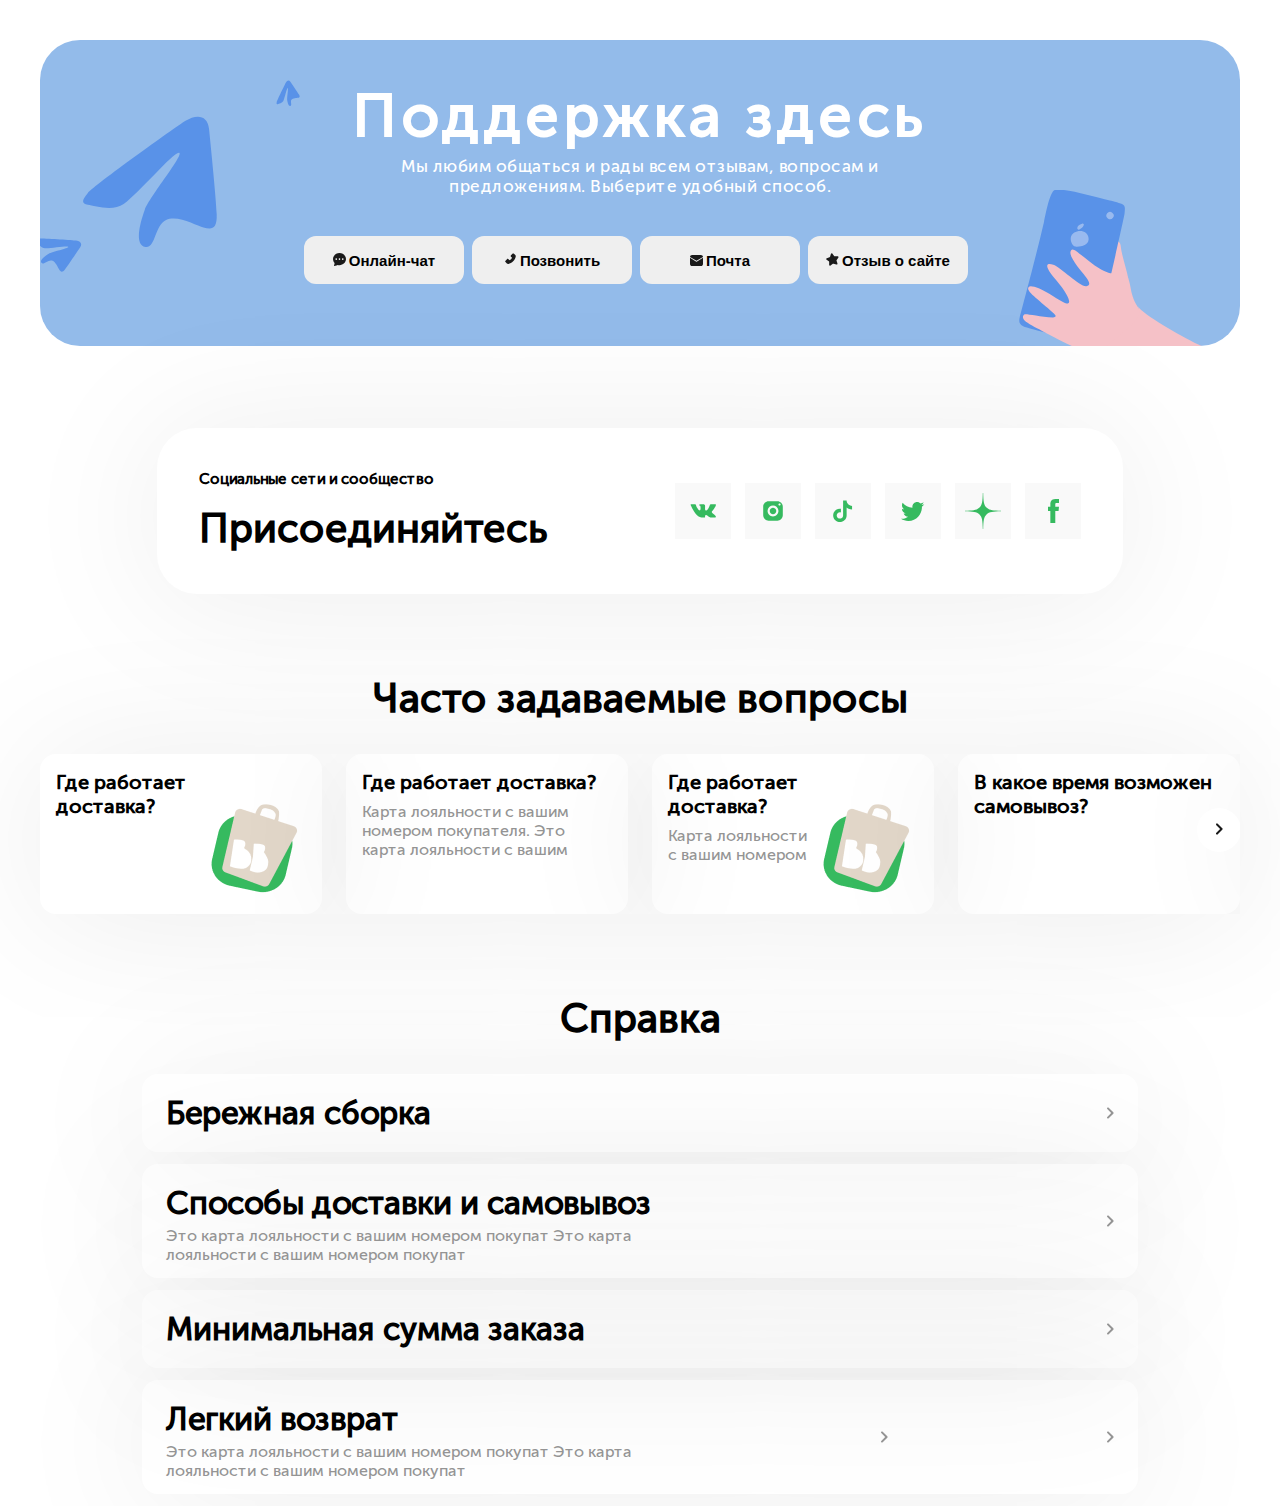
==== index.html @ 96f8fb49 "layout and styles" ====
<!DOCTYPE html>
<html lang="en">
  <head>
    <meta charset="UTF-8" />
    <meta name="viewport" content="width=device-width, initial-scale=1.0" />
    <title>Test Layout</title>
    <link rel="stylesheet" href="style.css" />
  </head>
  <body>
    <div class="container">
      <header class="main__header">
        <h1 class="main__title">Поддержка здесь</h1>
        <p class="title__paragraph">
          Мы любим общаться и рады всем отзывам, вопросам и предложениям.
          Выберите удобный способ.
        </p>
        <div class="image-container">
          <div class="left-img"></div>
          <div class="right-img"></div>
        </div>

        <nav class="navigation">
          <button class="nav__buttons">
            <span class="nav-icons"
              ><img
                src="src/images/icons/chat.svg"
                alt="chat"
                class="nav-icons-img" /></span
            >Онлайн-чат</button
          ><button class="nav__buttons">
            <span class="nav-icons"
              ><img
                src="src/images/icons/phone.svg"
                alt="call"
                class="nav-icons-img" /></span
            >Позвонить</button
          ><button class="nav__buttons">
            <span class="nav-icons"
              ><img
                src="src/images/icons/email.svg"
                alt="email"
                class="nav-icons-img" /></span
            >Почта</button
          ><button class="nav__buttons">
            <span class="nav-icons"
              ><img
                src="src/images/icons/star.svg"
                alt="review"
                class="nav-icons-img" /></span
            >Отзыв о сайте
          </button>
        </nav>
      </header>
      <section class="social__container">
        <div class="social__box">
          <div class="social__text-box">
            <h3 class="social__title">Социальные сети и сообщество</h3>
            <h1 class="social__title-follow">Присоединяйтесь</h1>
          </div>
          <div class="social__icons-box">
            <a href="#" class="social__item-icon">
              <img src="src/images/social/vk-brands.svg" alt="vk" />
            </a>
            <a href="#" class="social__item-icon">
              <img
                src="src/images/social/instagram-brands.svg"
                alt="instagram" />
            </a>
            <a href="#" class="social__item-icon">
              <img src="src/images/social/tiktok-brands.svg" alt="tiktok" />
            </a>
            <a href="#" class="social__item-icon">
              <img src="src/images/social/twitter-brands.svg" alt="twitter" />
            </a>
            <a href="#" class="social__item-icon">
              <img src="src/images/social/dzen-brands.svg" alt="dzen" />
            </a>
            <a href="#" class="social__item-icon">
              <img src="src/images/social/facebook-brands.svg" alt="facebook" />
            </a>
          </div>
        </div>
      </section>
      <section class="questions__box">
        <h1 class="questions__title">Часто задаваемые вопросы</h1>

        <div class="carousel">
          <div class="question__items-box">
            <div class="question-item">
              <div class="question__text-box">
                <h1 class="question-title">Где работает доставка?</h1>
              </div>
              <div class="delivery-img">
                <img src="src/images/pics/delivery-pic.png" alt="delivery" />
              </div>
            </div>
            <div class="question-item">
              <div class="question__text-box">
                <h1 class="question-title">Где работает доставка?</h1>
                <p class="question-text">
                  Карта лояльности с вашим номером покупателя. Это карта
                  лояльности с вашим
                </p>
              </div>
            </div>
            <div class="question-item">
              <div class="question__text-box">
                <h1 class="question-title">Где работает доставка?</h1>
                <p class="question-text">Карта лояльности с вашим номером</p>
              </div>
              <div class="delivery-img">
                <img src="src/images/pics/delivery-pic.png" alt="delivery" />
              </div>
            </div>
            <div class="question-item">
              <div class="question__text-box">
                <h1 class="question-title">
                  В какое время возможен самовывоз?
                </h1>
              </div>
            </div>
            <div class="question-item">
              <div class="question__text-box">
                <h1 class="question-title">
                  В какое время возможен самовывоз?
                </h1>
                <p class="question-text">Карта лояльности с вашим</p>
              </div>
            </div>
            <button class="slider-next">
              <div class="next-btn">
                <img src="src/images/icons/button-slider.png" alt="open-menu" />
              </div>
            </button>
          </div>
        </div>
      </section>
      <section class="reference__container">
        <div class="reference__box">
          <h1 class="reference__title">Справка</h1>
          <div class="reference-item">
            <h1 class="reference__item-title">Бережная сборка</h1>
            <div class="reference-btn">
              <img src="src/images/icons/arrow-menu-btn.svg" alt="open-menu" />
            </div>
          </div>
          <div class="reference-item">
            <div class="reference-text-content">
              <h1 class="reference__item-title">
                Способы доставки и самовывоз
              </h1>
              <p class="reference-text">
                Это карта лояльности с вашим номером покупат Это карта
                лояльности с вашим номером покупат
              </p>
            </div>
            <div class="reference-btn">
              <img src="src/images/icons/arrow-menu-btn.svg" alt="open-menu" />
            </div>
          </div>
          <div class="reference-item">
            <h1 class="reference__item-title">Минимальная сумма заказа</h1>
            <div class="reference-btn">
              <img src="src/images/icons/arrow-menu-btn.svg" alt="open-menu" />
            </div>
          </div>
          <div class="reference-item">
            <div class="reference-text-content">
              <h1 class="reference__item-title">Легкий возврат</h1>
              <p class="reference-text">
                Это карта лояльности с вашим номером покупат Это карта
                лояльности с вашим номером покупат
              </p>
            </div>
            <div class="prev-btn">
              <img src="src/images/icons/arrow-menu-btn.svg" alt="open-menu" />
            </div>
            <div class="next-btn">
              <img src="src/images/icons/arrow-menu-btn.svg" alt="open-menu" />
            </div>
          </div>
        </div>
      </section>
    </div>
    <script src="script.js"></script>
  </body>
</html>

<!-- с чата GPT -->

<!-- <div class="carousel">
  <div class="carousel-item">
    <img src="menu1.jpg" alt="menu1">
    <h3>Menu 1</h3>
    <p>Description of menu 1</p>
  </div>
  <div class="carousel-item">
    <img src="menu2.jpg" alt="menu2">
    <h3>Menu 2</h3>
    <p>Description of menu 2</p>
  </div>
  <div class="carousel-item">
    <img src="menu3.jpg" alt="menu3">
    <h3>Menu 3</h3>
    <p>Description of menu 3</p>
  </div>
</div> -->
---- style.css ----
* {
  margin: 0;
  padding: 0;
  box-sizing: border-box;
}

@font-face {
  font-family: "Museo Sans Cyrl";
  font-style: normal;
  font-weight: 500;
  src: url("src/fonts/MuseoSansCyrl500.woff") format("woff2"),
    url("src/fonts/MuseoSansCyrl500.woff") format("woff");
}

body {
  font-family: "Museo Sans Cyrl";
  height: 100vh;
}

button,
a {
  cursor: pointer;
}

.container {
  padding-left: calc(50% - 600px);
  padding-right: calc(50% - 600px);
}

.main__header {
  width: 100%;
  height: 306px;
  background-color: #93bbea;
  border-radius: 40px;
  display: flex;
  flex-direction: column;
  padding-top: 40px;
  align-items: center;
  margin-top: 40px;
  margin-bottom: 82px;
}

.image-container {
  width: 1200px;
  position: absolute;
  display: flex;
  justify-content: space-between;
}

.left-img::before {
  content: "";
  position: absolute;
  background-position: left;
  width: 274.68px;
  height: 195.31px;
  background-repeat: no-repeat;
  background-image: url(src/images/pics/header-leftpic.svg);
}
.right-img::after {
  content: "";
  position: absolute;
  background-position: right;
  width: 352.45px;
  height: 156.4px;
  right: 2px;
  top: 109.7px;
  background-repeat: no-repeat;
  background-image: url(src/images/pics/header-rightpic.svg);
}

.decoration-phone {
  position: absolute;
}
.decoration-planes {
  position: absolute;
  top: 37px;
  left: 23px;
}

.main__title {
  font-size: 60px;
  font-weight: 700;
  padding-bottom: 4px;
  color: white;
  letter-spacing: 4.5px;
  line-height: 72px;
}

.title__paragraph {
  font-size: 17px;
  color: white;
  width: 535px;
  text-align: center;
  letter-spacing: 0.5px;
  padding-bottom: 40px;
}

.nav__buttons {
  width: 160px;
  height: 48px;
  border-radius: 12px;
  border: none;
  margin-right: 8px;
  font-size: 15px;
  font-weight: 600;
}

.nav-icons {
  margin-right: 3px;
  width: 13px;
  height: auto;
}

.nav-icons-img {
  position: relative;
  width: 13px;
  height: auto;
}

.social__container {
  display: flex;
  justify-content: center;
}

.social__box {
  width: 966px;
  height: 166px;
  border-radius: 40px;
  padding: 40px 42px;
  display: flex;
  justify-content: space-between;
  align-items: center;
  box-shadow: 0px 5px 150px 0px rgba(0, 0, 0, 0.08);
  margin-bottom: 80px;
}

.social__title {
  font-size: 15px;
  font-weight: 600;
  line-height: 18px;
  padding-bottom: 16px;
}

.social__title-follow {
  font-size: 40px;
  font-weight: 600;
}

.social__icons-box {
  display: flex;
  align-items: center;
}

.social__item-icon {
  width: 56px;
  height: 56px;
  background-color: #f9f9f9;
  margin-left: 14px;
  display: flex;
  align-items: center;
  justify-content: center;
}

.questions__box {
  margin-bottom: 80px;
}

.questions__title {
  font-size: 40px;
  font-weight: 600;
  text-align: center;
  padding-bottom: 32px;
}

.question__items-box {
  display: flex;
}

.questions-slider {
  display: flex;
}

.slider-next {
  width: 44px;
  height: 44px;
  position: relative;
  left: -373px;
  top: 54px;
  border-radius: 100%;
  border: none;
  background: white;
  box-shadow: 0px px 10px 0px rgba(0, 0, 0, 0.15);
}

.question-item {
  width: 282px;
  height: 160px;
  border-radius: 16px;
  box-shadow: 0px 5px 150px 0px rgba(0, 0, 0, 0.08);
  margin-right: 24px;
  padding: 16px;
  display: flex;
}

.question-title {
  font-size: 20px;
  padding-bottom: 8px;
}

.question-text {
  color: #949494;
}
.reference__box {
  width: 996px;
}
.reference__container {
  display: flex;
  justify-content: center;
}

.reference__title {
  font-size: 40px;
  font-weight: 600;
  padding-bottom: 32px;
  text-align: center;
}

.reference-item {
  width: 100%;
  height: auto;
  border-radius: 16px;
  box-shadow: 0px 5px 150px 0px rgba(0, 0, 0, 0.08);
  margin-bottom: 12px;
  padding: 20px 24px;
  display: flex;
  align-items: center;
  justify-content: space-between;
}

.reference-text {
  width: 496.97px;
  height: 36px;
  color: #949494;
  padding-top: 4px;
}

.reference-btn {
  cursor: pointer;
}

/* RESPONSIVE */

@media screen and (max-width: 590px) {
  .main__header {
    width: 100%;
  }
  .main__title {
    font-size: 12px;
    font-weight: 700;
    padding-bottom: 2px;
    color: white;
    letter-spacing: 4.5px;
    line-height: 72px;
  }
  .image-container {
    display: none;
  }
  .left-img::before {
    display: none;
  }
  .right-img::after {
    display: none;
  }
  .social__box {
    width: 100%;
  }
}

@media screen and (max-width: 768px) {
  .main__header {
    height: 248px;
    background-color: #93bbea;
    border-radius: 0px;
    display: flex;
    flex-direction: column;
    padding-top: 20px;
    align-items: center;
    margin-top: 0px;
    margin-bottom: 46px;
  }
  .main__title {
    font-size: 36px;
    font-weight: 700;
    padding-bottom: 2px;
    color: white;
    letter-spacing: 4.5px;
    line-height: 72px;
  }
  .title__paragraph {
    font-size: 10px;
    color: white;
    width: 358px;
    text-align: center;
    letter-spacing: 0.5px;
    padding-bottom: 38px;
  }
  .navigation {
    z-index: 4;
  }
  .nav__buttons {
    width: 80px;
    height: 32px;
    border-radius: 12px;
    border: none;
    margin-right: 8px;
    font-size: 8px;
    font-weight: 600;
    z-index: 5;
  }
  .nav-icons-img {
    width: 6px;
    height: auto;
  }

  .image-container {
    width: 95%;
    position: absolute;
    display: flex;
    z-index: 1;
    justify-content: space-between;
  }
  .left-img::before {
    content: "";
    position: absolute;
    background-position: left;
    width: 220.68px;
    height: 120px;
    left: -56px;
    top: 108px;
    background-repeat: no-repeat;
    background-image: url(src/images/pics/header-leftpic.svg);
  }
  .right-img::after {
    content: "";
    position: absolute;
    background-position: right;
    width: 300.45px;
    height: 158px;
    right: -70px;
    top: 70px;
    background-repeat: no-repeat;
    background-image: url(src/images/pics/header-rightpic.svg);
  }
  .social__box {
    display: flex;
    width: 500px;
    height: 166px;
    border-radius: 40px;
    padding: 20px;
    display: flex;
    justify-content: space-between;
    align-items: center;
    box-shadow: 0px 5px 150px 0px rgba(0, 0, 0, 0.08);
    margin-bottom: 64px;
    flex-direction: column;
  }
  .social__title {
    text-align: center;
  }
  .social__title-follow {
    font-size: 20px;
    text-align: center;
  }
  .social__item-icon {
    background-color: transparent;
  }
  .questions__title {
    font-size: 24px;
    margin-bottom: 28px;
  }
  .questions-slider {
    display: flex;
    overflow: hidden;
    justify-content: center;
  }
  .question__items-box {
    display: flex;
    flex-direction: column;
    align-items: center;
    gap: 14px;
  }
  .questions__box {
    margin-bottom: 12px;
  }
  .question-item {
    margin-right: 0;
  }
  .question-title {
    font-size: 16px;
  }
  .question-text {
    font-size: 14px;
  }
  .reference__title {
    font-size: 24px;
  }
  .reference-btn {
    display: none;
  }
  .reference__box {
    width: 100%;
  }
  .reference__item-title {
    font-size: 14px;
  }
  .reference-text {
    font-size: 10px;
    width: 280px;
  }
  .reference-item {
    width: 100%;
  }
}

/* CAROUSEL STYLES */

.carousel {
  display: flex;
  overflow: hidden;
  width: 100%;
  box-shadow: 0px 5px 150px 0px rgba(0, 0, 0, 0.08);
}
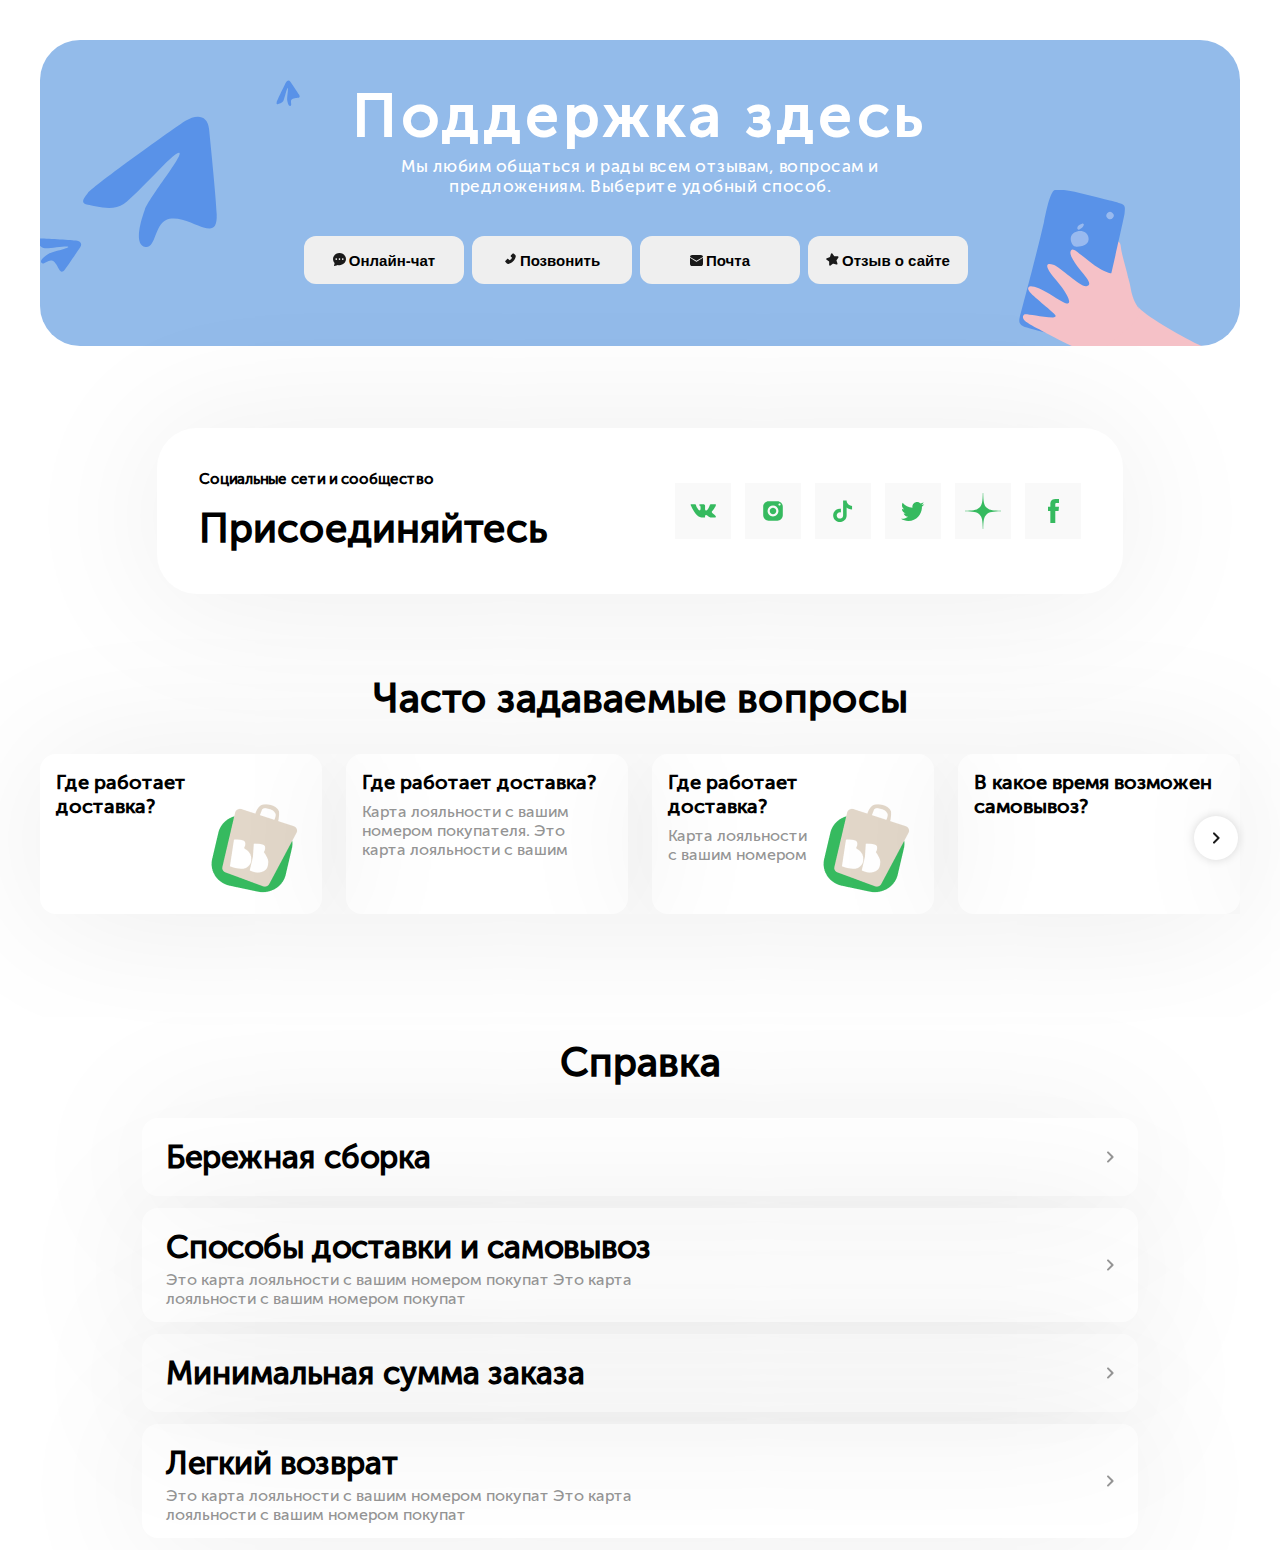
==== commit 67caae00: "some carousel refactors and adaptiveness" ====
--- a/index.html
+++ b/index.html
@@ -90,8 +90,8 @@
               <div class="question__text-box">
                 <h1 class="question-title">Где работает доставка?</h1>
               </div>
-              <div class="delivery-img">
-                <img src="src/images/pics/delivery-pic.png" alt="delivery" />
+              <div>
+                <img src="src/images/pics/delivery-pic.png" alt="delivery" class="delivery-img"/>
               </div>
             </div>
             <div class="question-item">
@@ -108,8 +108,8 @@
                 <h1 class="question-title">Где работает доставка?</h1>
                 <p class="question-text">Карта лояльности с вашим номером</p>
               </div>
-              <div class="delivery-img">
-                <img src="src/images/pics/delivery-pic.png" alt="delivery" />
+              <div>
+                <img src="src/images/pics/delivery-pic.png" alt="delivery" class="delivery-img"/>
               </div>
             </div>
             <div class="question-item">
@@ -127,13 +127,20 @@
                 <p class="question-text">Карта лояльности с вашим</p>
               </div>
             </div>
-            <button class="slider-next">
-              <div class="next-btn">
-                <img src="src/images/icons/button-slider.png" alt="open-menu" />
-              </div>
-            </button>
-          </div>
-        </div>
+          </div>
+        </div>
+        <button class="slider-prev">
+          <div class="prev-btn">
+            <img
+              src="src/images/icons/button-slider-prev.png"
+              alt="open-menu" />
+          </div>
+        </button>
+        <button class="slider-next">
+          <div class="next-btn">
+            <img src="src/images/icons/button-slider.png" alt="next" />
+          </div>
+        </button>
       </section>
       <section class="reference__container">
         <div class="reference__box">
@@ -141,7 +148,7 @@
           <div class="reference-item">
             <h1 class="reference__item-title">Бережная сборка</h1>
             <div class="reference-btn">
-              <img src="src/images/icons/arrow-menu-btn.svg" alt="open-menu" />
+              <img src="src/images/icons/arrow-menu-btn.svg" alt="prev" />
             </div>
           </div>
           <div class="reference-item">
@@ -172,10 +179,7 @@
                 лояльности с вашим номером покупат
               </p>
             </div>
-            <div class="prev-btn">
-              <img src="src/images/icons/arrow-menu-btn.svg" alt="open-menu" />
-            </div>
-            <div class="next-btn">
+            <div class="reference-btn">
               <img src="src/images/icons/arrow-menu-btn.svg" alt="open-menu" />
             </div>
           </div>
--- a/style.css
+++ b/style.css
@@ -174,22 +174,39 @@
 
 .question__items-box {
   display: flex;
+  position: relative;
+  transition: all 0.4s ease 0.05s;
 }
 
 .questions-slider {
   display: flex;
+}
+
+.slider-prev {
+  display: none;
+  width: 44px;
+  height: 44px;
+  position: relative;
+  right: -2px;
+  top: -98px;
+  padding-top: 2px;
+  border-radius: 100%;
+  border: none;
+  background: white;
+  box-shadow: 0px 0px 10px 0px rgba(0, 0, 0, 0.15);
 }
 
 .slider-next {
   width: 44px;
   height: 44px;
   position: relative;
-  left: -373px;
-  top: 54px;
+  left: 1154px;
+  padding-top: 2px;
+  top: -98px;
   border-radius: 100%;
   border: none;
   background: white;
-  box-shadow: 0px px 10px 0px rgba(0, 0, 0, 0.15);
+  box-shadow: 0px 0px 10px 0px rgba(0, 0, 0, 0.15);
 }
 
 .question-item {
@@ -248,10 +265,18 @@
   cursor: pointer;
 }
 
-/* RESPONSIVE */
+.carousel {
+  display: flex;
+  overflow: hidden;
+  width: 100%;
+  box-shadow: 0px 5px 150px 0px rgba(0, 0, 0, 0.08);
+}
+
+/* Responsive Media Queries */
 
 @media screen and (max-width: 590px) {
-  .main__header {
+  .main__header,
+  .social__box {
     width: 100%;
   }
   .main__title {
@@ -265,14 +290,27 @@
   .image-container {
     display: none;
   }
-  .left-img::before {
-    display: none;
-  }
+  .left-img::before,
   .right-img::after {
     display: none;
   }
-  .social__box {
+  .carousel {
+    display: flex;
+    overflow: hidden;
+    justify-content: center;
     width: 100%;
+    box-shadow: none;
+  }
+  .slider-next,
+  .slider-prev {
+    display: none;
+    left: 373px;
+    opacity: 0;
+    width: 0;
+    height: 0;
+  }
+  .social__item-icon {
+    width: 52px;
   }
 }
 
@@ -313,7 +351,7 @@
     border-radius: 12px;
     border: none;
     margin-right: 8px;
-    font-size: 8px;
+    font-size: 9px;
     font-weight: 600;
     z-index: 5;
   }
@@ -323,7 +361,7 @@
   }
 
   .image-container {
-    width: 95%;
+    width: 992px;
     position: absolute;
     display: flex;
     z-index: 1;
@@ -378,16 +416,12 @@
     font-size: 24px;
     margin-bottom: 28px;
   }
-  .questions-slider {
-    display: flex;
-    overflow: hidden;
-    justify-content: center;
-  }
   .question__items-box {
     display: flex;
     flex-direction: column;
     align-items: center;
     gap: 14px;
+    transform: translateX(0px);
   }
   .questions__box {
     margin-bottom: 12px;
@@ -398,35 +432,50 @@
   .question-title {
     font-size: 16px;
   }
-  .question-text {
+  .question-text,
+  .reference__item-title {
     font-size: 14px;
   }
   .reference__title {
     font-size: 24px;
   }
-  .reference-btn {
-    display: none;
-  }
-  .reference__box {
+  .reference__box,
+  .reference-item {
     width: 100%;
-  }
-  .reference__item-title {
-    font-size: 14px;
   }
   .reference-text {
     font-size: 10px;
     width: 280px;
   }
-  .reference-item {
-    width: 100%;
-  }
-}
-
-/* CAROUSEL STYLES */
-
-.carousel {
-  display: flex;
-  overflow: hidden;
-  width: 100%;
-  box-shadow: 0px 5px 150px 0px rgba(0, 0, 0, 0.08);
-}
+  .carousel {
+    overflow: inherit;
+    justify-content: center;
+    box-shadow: none;
+  }
+}
+@media screen and (max-width: 992px) {
+  .image-container {
+    z-index: 0;
+    position: absolute;
+    display: flex;
+    justify-content: space-between;
+  }
+  .left-img,
+  .right-img {
+    display: none;
+  }
+  .navigation {
+    z-index: 1;
+  }
+  /* .carousel {
+    justify-content: center;
+    box-shadow: none;
+  } */
+  .slider-next,
+  .slider-prev {
+    left: 12px;
+    opacity: 0;
+    width: 0;
+    height: 0;
+  }
+}
